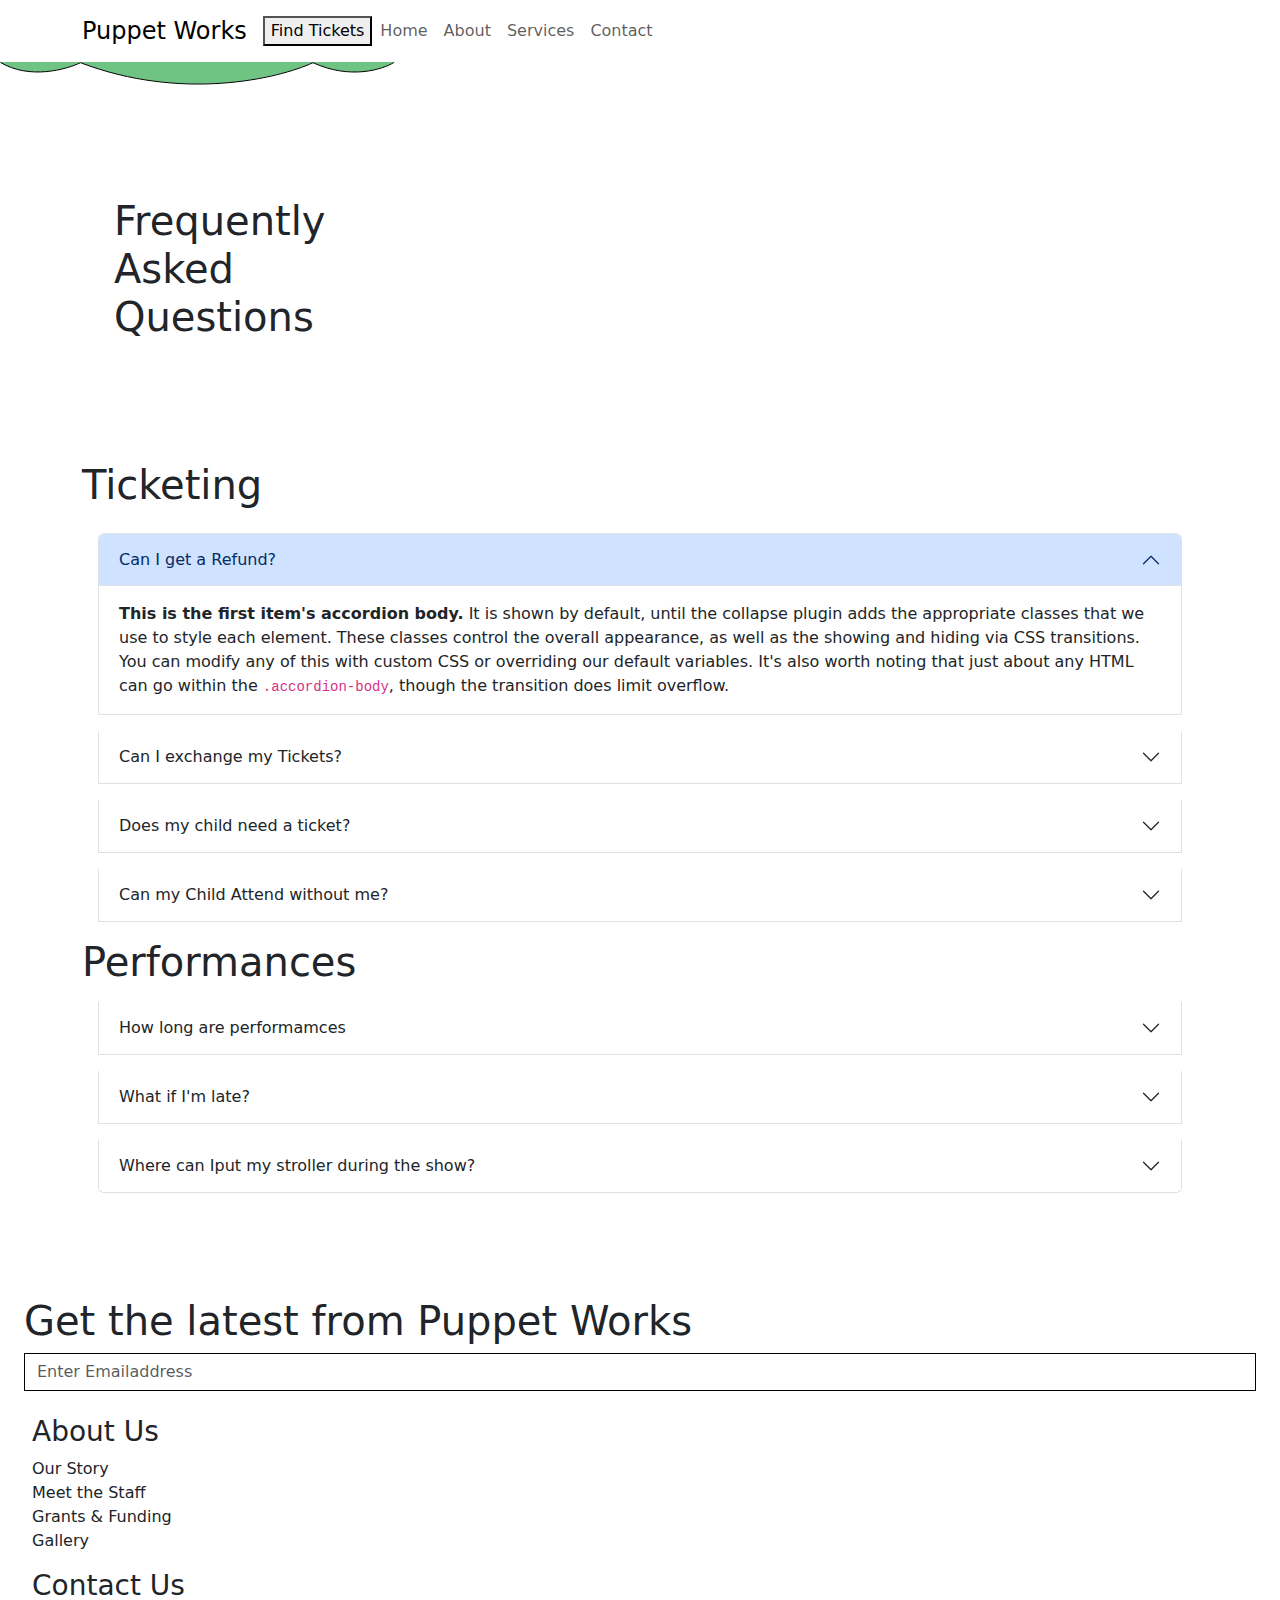
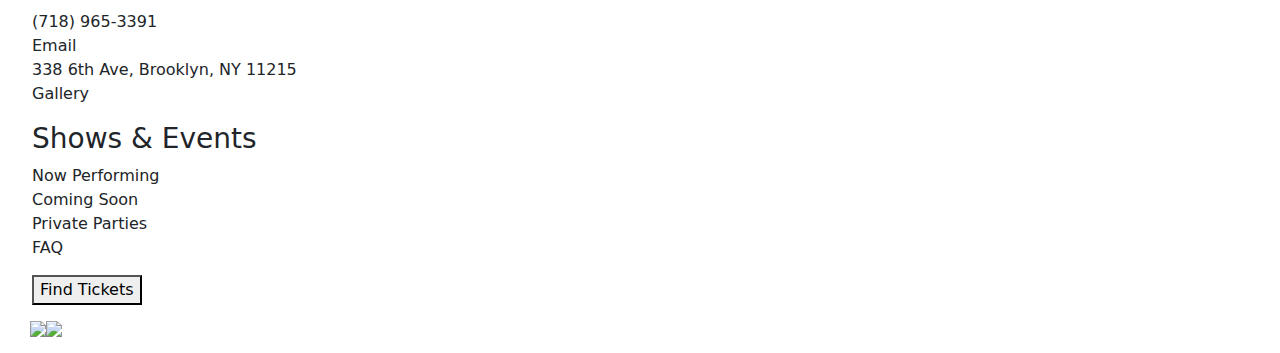
==== faq.html @ 5689782f "First commit" ====
<html lang="en">
<head>
  <meta charset="UTF-8">
  <meta name="viewport" content="width=device-width, initial-scale=1.0">
  <title>Bootstrap Boilerplate</title>
  <!-- Bootstrap CSS CDN link -->
  <link rel="stylesheet" href="https://cdnjs.cloudflare.com/ajax/libs/bootstrap/5.3.0/css/bootstrap.min.css">
  <!-- Fonts -->
  <link rel="preconnect" href="https://fonts.googleapis.com">
  <link rel="preconnect" href="https://fonts.gstatic.com" crossorigin>
  <link href="https://fonts.googleapis.com/css2?family=Darumadrop+One&family=Poppins:wght@300&display=swap" rel="stylesheet">
  <link rel="stylesheet" href="faq.css">
</head>
<body class="custom-bg">
  <!--navgation

 (below) -->
  <nav class="navbar navbar-expand-lg navbar-light puppetnav">
    <div class="container">
      <a class="navbar-brand" style="font-size: 1.5rem;" href="#">Puppet Works
</a>
      <button type="button" class="btn-sm dark">Find Tickets</button>
      <button class="navbar-toggler" type="button" data-bs-toggle="collapse" data-bs-target="#navbarNav" aria-controls="navbarNav" aria-expanded="false" aria-label="Toggle navigation">
        <span class="navbar-toggler-icon"></span>
      </button>
      <div class="collapse navbar-collapse" id="navbarNav">
        <ul class="navbar-nav ml-auto">
          <li class="nav-item">
            <a class="nav-link" href="#">Home</a>
          </li>
          <li class="nav-item">
            <a class="nav-link" href="#">About</a>
          </li>
          <li class="nav-item">
            <a class="nav-link" href="#">Services</a>
          </li>
          <li class="nav-item">
            <a class="nav-link" href="#">Contact</a>
          </li>
        </ul>
      </div>
    </div>
  </nav>
 <!-- This is image for the frill on the navbar (below)

 -->
  <div class="banner">
<svg class="banSvg" width="395" height="23" viewBox="0 0 395 23" fill="none" xmlns="http://www.w3.org/2000/svg">
<path d="M0.742188 0.121826V0.569321C29.2146 17.5518 65.7409 7.64536 80.445 0.569321C181.903 39.2316 277.78 16.6786 313.037 0.569321C349.931 17.5518 382.213 7.64536 393.742 0.569321V0.121826H0.742188Z" fill="#6FC483"/>
<path d="M0.742188 0.121826V0.569329C29.2146 17.5518 65.7833 7.76126 80.4874 0.685224C181.946 39.3475 277.801 16.7987 313.057 0.689394C349.951 17.6719 382.213 7.64536 393.742 0.569329V0.121826" stroke="black"/>
</svg>

      </div>
  <!--"This is where the fun begins!" -Anakin Skywalker

-->
<div class="container">
  <div class="row">
    <div class="col-md-12 col-sm-6 cell" style="padding-top: 7rem; border: 0px solid black; width: 10rem; margin-left: 2rem; padding-bottom: 3rem" >
         <h1>Frequently Asked Questions</h1>
    </div>
    <div class="col-md-12 col-sm-6 cell" style="padding-top: 4rem;">
      </div>
         <h1>Ticketing</h1>
<div class="accordion" id="accordionPanelsStayOpenExample">
  <div class="accordion-item" style="margin: 1rem;">
    <h2 class="accordion-header" id="panelsStayOpen-headingOne">
      <button class="accordion-button" type="button" data-bs-toggle="collapse" data-bs-target="#panelsStayOpen-collapseOne" aria-expanded="true" aria-controls="panelsStayOpen-collapseOne">
        Can I get a Refund?
      </button>
    </h2>
    <div id="panelsStayOpen-collapseOne" class="accordion-collapse collapse show" aria-labelledby="panelsStayOpen-headingOne">
      <div class="accordion-body">
        <strong>This is the first item's accordion body.</strong> It is shown by default, until the collapse plugin adds the appropriate classes that we use to style each element. These classes control the overall appearance, as well as the showing and hiding via CSS transitions. You can modify any of this with custom CSS or overriding our default variables. It's also worth noting that just about any HTML can go within the <code>.accordion-body</code>, though the transition does limit overflow.
    </div>
   </div>
  </div>
  <div class="accordion-item" style="margin: 1rem;">
    <h2 class="accordion-header" id="panelsStayOpen-headingTwo">
      <button class="accordion-button collapsed" type="button" data-bs-toggle="collapse" data-bs-target="#panelsStayOpen-collapseTwo" aria-expanded="false" aria-controls="panelsStayOpen-collapseTwo">
        Can I exchange my Tickets?
      </button>
    </h2>
    <div id="panelsStayOpen-collapseTwo" class="accordion-collapse collapse" aria-labelledby="panelsStayOpen-headingTwo">
      <div class="accordion-body">
        <strong>This is the second item's accordion body.</strong> It is hidden by default, until the collapse plugin adds the appropriate classes that we use to style each element. These classes control the overall appearance, as well as the showing and hiding via CSS transitions. You can modify any of this with custom CSS or overriding our default variables. It's also worth noting that just about any HTML can go within the <code>.accordion-body</code>, though the transition does limit overflow.
      </div>
    </div>
  </div>
  <div class="accordion-item" style="margin: 1rem;">
    <h2 class="accordion-header" id="panelsStayOpen-headingThree">
      <button class="accordion-button collapsed" type="button" data-bs-toggle="collapse" data-bs-target="#panelsStayOpen-collapseThree" aria-expanded="false" aria-controls="panelsStayOpen-collapseThree">
        Does my child need a ticket?
      </button>
    </h2>
    <div id="panelsStayOpen-collapseThree" class="accordion-collapse collapse" aria-labelledby="panelsStayOpen-headingThree">
      <div class="accordion-body">
        <strong>This is the third item's accordion body.</strong> It is hidden by default, until the collapse plugin adds the appropriate classes that we use to style each element. These classes control the overall appearance, as well as the showing and hiding via CSS transitions. You can modify any of this with custom CSS or overriding our default variables. It's also worth noting that just about any HTML can go within the <code>.accordion-body</code>, though the transition does limit overflow.
      </div>
    </div>
  </div>
  <div class="accordion-item" style="margin: 1rem;">
    <h2 class="accordion-header" id="panelsStayOpen-headingFour">
      <button class="accordion-button collapsed" type="button" data-bs-toggle="collapse" data-bs-target="#panelsStayOpen-collapseFour" aria-expanded="false" aria-controls="panelsStayOpen-collapseFour">
        Can my Child Attend without me?
      </button>
    </h2>
    <div id="panelsStayOpen-collapseFour" class="accordion-collapse collapse" aria-labelledby="panelsStayOpen-headingFour">
      <div class="accordion-body">
        <strong>This is the first item's accordion body.</strong> It is shown by default, until the collapse plugin adds the appropriate classes that we use to style each element. These classes control the overall appearance, as well as the showing and hiding via CSS transitions. You can modify any of this with custom CSS or overriding our default variables. It's also worth noting that just about any HTML can go within the <code>.accordion-body</code>, though the transition does limit overflow.
      </div>
    </div>
  </div>
           <h1>Performances</h1>
  <div class="accordion-item" style="margin: 1rem;">
    <h2 class="accordion-header" id="panelsStayOpen-headingFive">
      <button class="accordion-button collapsed" type="button" data-bs-toggle="collapse" data-bs-target="#panelsStayOpen-collapseFive" aria-expanded="false" aria-controls="panelsStayOpen-collapseFive">
        How long are performamces
      </button>
    </h2>
    <div id="panelsStayOpen-collapseFive" class="accordion-collapse collapse" aria-labelledby="panelsStayOpen-headingFive">
      <div class="accordion-body">
        <strong>This is the second item's accordion body.</strong> It is hidden by default, until the collapse plugin adds the appropriate classes that we use to style each element. These classes control the overall appearance, as well as the showing and hiding via CSS transitions. You can modify any of this with custom CSS or overriding our default variables. It's also worth noting that just about any HTML can go within the <code>.accordion-body</code>, though the transition does limit overflow.
      </div>
    </div>
  </div>
  <div class="accordion-item" style="margin: 1rem;">
    <h2 class="accordion-header" id="panelsStayOpen-headingSix">
      <button class="accordion-button collapsed" type="button" data-bs-toggle="collapse" data-bs-target="#panelsStayOpen-collapseSix" aria-expanded="false" aria-controls="panelsStayOpen-collapseSix">
        What if I'm late?
      </button>
    </h2>
    <div id="panelsStayOpen-collapseSix" class="accordion-collapse collapse" aria-labelledby="panelsStayOpen-headingSix">
      <div class="accordion-body">
        <strong>This is the second item's accordion body.</strong> It is hidden by default, until the collapse plugin adds the appropriate classes that we use to style each element. These classes control the overall appearance, as well as the showing and hiding via CSS transitions. You can modify any of this with custom CSS or overriding our default variables. It's also worth noting that just about any HTML can go within the <code>.accordion-body</code>, though the transition does limit overflow.
      </div>
    </div>
  </div>
  <div class="accordion-item" style="margin: 1rem; margin-bottom: 5rem;">
    <h2 class="accordion-header" id="panelsStayOpen-headingSeven">
      <button class="accordion-button collapsed" type="button" data-bs-toggle="collapse" data-bs-target="#panelsStayOpen-collapseSeven" aria-expanded="false" aria-controls="panelsStayOpen-collapseSeven">
        Where can Iput my stroller during the show?
      </button>
    </h2>
    <div id="panelsStayOpen-collapseSeven" class="accordion-collapse collapse" aria-labelledby="panelsStayOpen-headingSeven">
      <div class="accordion-body">
        <strong>This is the second item's accordion body.</strong> It is hidden by default, until the collapse plugin adds the appropriate classes that we use to style each element. These classes control the overall appearance, as well as the showing and hiding via CSS transitions. You can modify any of this with custom CSS or overriding our default variables. It's also worth noting that just about any HTML can go within the <code>.accordion-body</code>, though the transition does limit overflow.
      </div>
    </div>
  </div>
  <!--
  <div class="accordion-item" style="margin: .5rem;">
    <h2 class="accordion-header" id="panelsStayOpen-headingEight">
      <button class="accordion-button collapsed" type="button" data-bs-toggle="collapse" data-bs-target="#panelsStayOpen-collapseEight" aria-expanded="false" aria-controls="panelsStayOpen-collapseSeven">
        Accordion Item #8
      </button>
    </h2>
    <div id="panelsStayOpen-collapseEight" class="accordion-collapse collapse" aria-labelledby="panelsStayOpen-headingEight">
      <div class="accordion-body">
        <strong>This is the second item's accordion body.</strong> It is hidden by default, until the collapse plugin adds the appropriate classes that we use to style each element. These classes control the overall appearance, as well as the showing and hiding via CSS transitions. You can modify any of this with custom CSS or overriding our default variables. It's also worth noting that just about any HTML can go within the <code>.accordion-body</code>, though the transition does limit overflow.
      </div>
    </div>
  </div>
  <div class="accordion-item" style="margin: .5rem;">
    <h2 class="accordion-header" id="panelsStayOpen-headingNine">
      <button class="accordion-button collapsed" type="button" data-bs-toggle="collapse" data-bs-target="#panelsStayOpen-collapseNine" aria-expanded="false" aria-controls="panelsStayOpen-collapseNine">
        Accordion Item #9
      </button>
    </h2>
    <div id="panelsStayOpen-collapseNine" class="accordion-collapse collapse" aria-labelledby="panelsStayOpen-headingNine">
      <div class="accordion-body">
        <strong>This is the second item's accordion body.</strong> It is hidden by default, until the collapse plugin adds the appropriate classes that we use to style each element. These classes control the overall appearance, as well as the showing and hiding via CSS transitions. You can modify any of this with custom CSS or overriding our default variables. It's also worth noting that just about any HTML can go within the <code>.accordion-body</code>, though the transition does limit overflow.
      </div>
    </div>
  </div>
-->
</div>
   </div>
      </div>
    </div>
  </div>
</div>

  <!-- END OF BODY 
-->
  <script src="https://cdnjs.cloudflare.com/ajax/libs/bootstrap/5.3.0/js/bootstrap.bundle.min.js"></script>
</body>
  <footer>
    <div class="footzy" style="padding: 1.5rem;">
  <h1>Get the latest from Puppet Works</h1>
        <div class="form-group">
    <input type="email" class="form-control" id="exampleFormControlInput1" placeholder="Enter Emailaddress" style="border: 1px solid black; border-radius: 0px;">
  </div>
    </div>
    <div class="feet">
    <div class="leftFoot">
<ul style="list-style-type: none;">
  <li><h3> About Us</h3></li>
  <li>Our Story</li>
  <li>Meet the Staff</li>
  <li> Grants & Funding</li>
  <li>Gallery</li>
</ul>
 <ul style="list-style-type: none;" class="footlist">
  <li><h3> Contact Us</h3></li>
  <li>(718) 965-3391</li>
  <li>Email</li>
  <li>338 6th Ave, Brooklyn, NY 11215</li>
  <li>Gallery</li>
</ul>
    </div>
    <div class="rightFoot">
      <ul style="list-style-type: none;">
  <li><h3>Shows & Events</h3></li>
  <li>Now Performing</li>
  <li>Coming Soon</li>
  <li>Private Parties</li>
  <li>FAQ</li>
  <li style="margin-top: 15px"><button type="button" class="btn-sm dark">Find Tickets</button> </li>     
</ul>
    <p style="padding-left: 30px;"><img src="https://tinypic.host/images/2023/06/02/facebook.png"><img src="https://tinypic.host/images/2023/06/02/youtube.png"></p>
    </div>
  </div>
</footer>
</html>
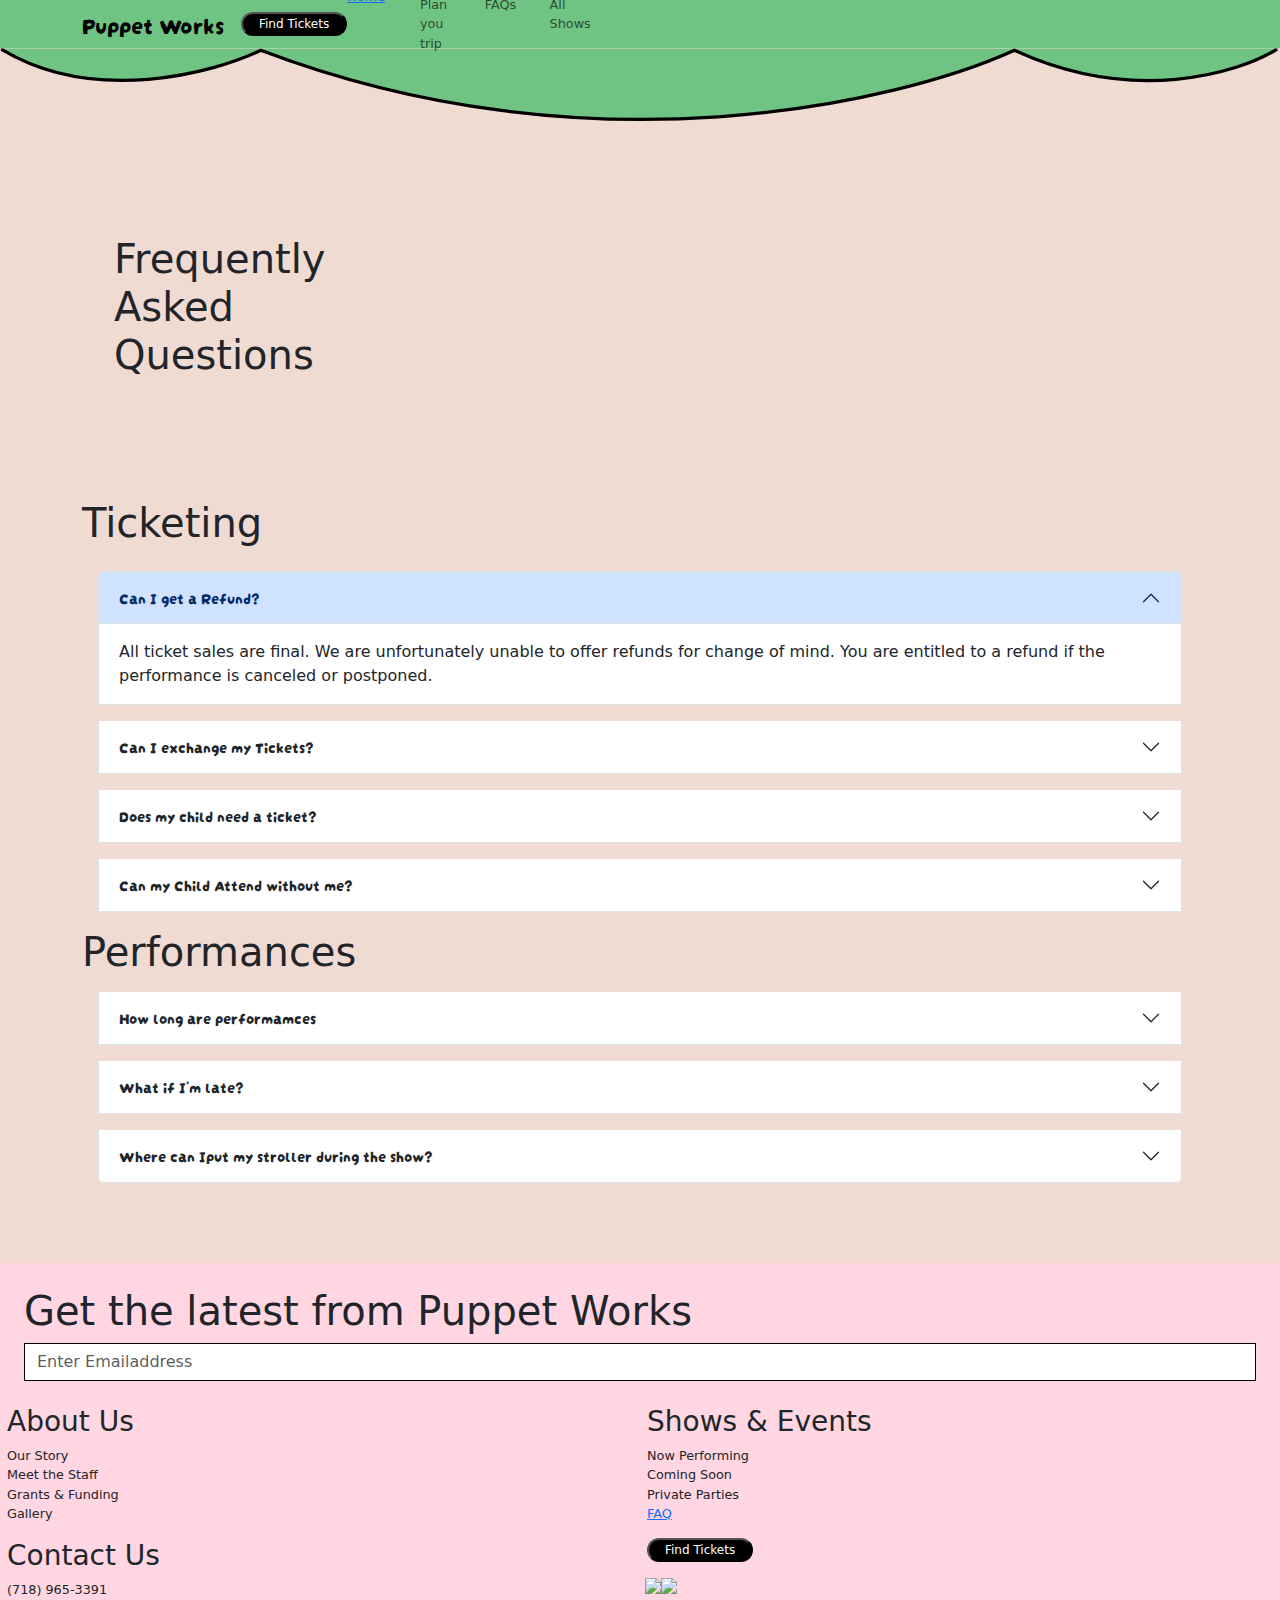
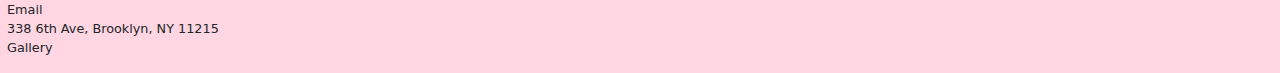
==== commit 088b1b26: "New commit. No borders" ====
--- a/faq.html
+++ b/faq.html
@@ -18,25 +18,26 @@
  (below) -->
   <nav class="navbar navbar-expand-lg navbar-light puppetnav">
     <div class="container">
-      <a class="navbar-brand" style="font-size: 1.5rem;" href="#">Puppet Works
+      <a class="navbar-brand" style="font-size: 1.5rem;" href="index.html">Puppet Works
 </a>
-      <button type="button" class="btn-sm dark">Find Tickets</button>
+<a href="shows.html"><button type="button" class="btn-sm dark">Find Tickets</button></a>
       <button class="navbar-toggler" type="button" data-bs-toggle="collapse" data-bs-target="#navbarNav" aria-controls="navbarNav" aria-expanded="false" aria-label="Toggle navigation">
         <span class="navbar-toggler-icon"></span>
       </button>
       <div class="collapse navbar-collapse" id="navbarNav">
         <ul class="navbar-nav ml-auto">
           <li class="nav-item">
-            <a class="nav-link" href="#">Home</a>
-          </li>
-          <li class="nav-item">
-            <a class="nav-link" href="#">About</a>
-          </li>
-          <li class="nav-item">
-            <a class="nav-link" href="#">Services</a>
-          </li>
-          <li class="nav-item">
-            <a class="nav-link" href="#">Contact</a>
+            <a href="index.html">Home</a>
+
+          </li>
+          <li class="nav-item">
+            <a class="nav-link" href="plan.html">Plan you trip</a>
+          </li>
+          <li class="nav-item">
+            <a class="nav-link" href="faq.html">FAQs</a>
+          </li>
+          <li class="nav-item">
+            <a class="nav-link" href="show.html">All Shows</a>
           </li>
         </ul>
       </div>
@@ -72,8 +73,7 @@
     </h2>
     <div id="panelsStayOpen-collapseOne" class="accordion-collapse collapse show" aria-labelledby="panelsStayOpen-headingOne">
       <div class="accordion-body">
-        <strong>This is the first item's accordion body.</strong> It is shown by default, until the collapse plugin adds the appropriate classes that we use to style each element. These classes control the overall appearance, as well as the showing and hiding via CSS transitions. You can modify any of this with custom CSS or overriding our default variables. It's also worth noting that just about any HTML can go within the <code>.accordion-body</code>, though the transition does limit overflow.
-    </div>
+        All ticket sales are final. We are unfortunately unable to offer refunds for change of mind. You are entitled to a refund if the performance is canceled or postponed.    </div>
    </div>
   </div>
   <div class="accordion-item" style="margin: 1rem;">
@@ -84,8 +84,7 @@
     </h2>
     <div id="panelsStayOpen-collapseTwo" class="accordion-collapse collapse" aria-labelledby="panelsStayOpen-headingTwo">
       <div class="accordion-body">
-        <strong>This is the second item's accordion body.</strong> It is hidden by default, until the collapse plugin adds the appropriate classes that we use to style each element. These classes control the overall appearance, as well as the showing and hiding via CSS transitions. You can modify any of this with custom CSS or overriding our default variables. It's also worth noting that just about any HTML can go within the <code>.accordion-body</code>, though the transition does limit overflow.
-      </div>
+        You can exchange your tickets to a different performance of the same show for a fee of $5. Ticket changes are subject to availability.      </div>
     </div>
   </div>
   <div class="accordion-item" style="margin: 1rem;">
@@ -96,8 +95,7 @@
     </h2>
     <div id="panelsStayOpen-collapseThree" class="accordion-collapse collapse" aria-labelledby="panelsStayOpen-headingThree">
       <div class="accordion-body">
-        <strong>This is the third item's accordion body.</strong> It is hidden by default, until the collapse plugin adds the appropriate classes that we use to style each element. These classes control the overall appearance, as well as the showing and hiding via CSS transitions. You can modify any of this with custom CSS or overriding our default variables. It's also worth noting that just about any HTML can go within the <code>.accordion-body</code>, though the transition does limit overflow.
-      </div>
+        Children under 2 years are free of charge (unless the event is specifically for children under 2 years of age) and must remain seated in carer’s lap for the duration of the performance.      </div>
     </div>
   </div>
   <div class="accordion-item" style="margin: 1rem;">
@@ -108,8 +106,7 @@
     </h2>
     <div id="panelsStayOpen-collapseFour" class="accordion-collapse collapse" aria-labelledby="panelsStayOpen-headingFour">
       <div class="accordion-body">
-        <strong>This is the first item's accordion body.</strong> It is shown by default, until the collapse plugin adds the appropriate classes that we use to style each element. These classes control the overall appearance, as well as the showing and hiding via CSS transitions. You can modify any of this with custom CSS or overriding our default variables. It's also worth noting that just about any HTML can go within the <code>.accordion-body</code>, though the transition does limit overflow.
-      </div>
+        All children below 12 years must be accompanied by a parent or guardian into the theater. We welcome independent theatre going and children over 12 years can attend the performances unaccompanied, however, the venue cannot take responsibilty for their safety.      </div>
     </div>
   </div>
            <h1>Performances</h1>
@@ -121,8 +118,7 @@
     </h2>
     <div id="panelsStayOpen-collapseFive" class="accordion-collapse collapse" aria-labelledby="panelsStayOpen-headingFive">
       <div class="accordion-body">
-        <strong>This is the second item's accordion body.</strong> It is hidden by default, until the collapse plugin adds the appropriate classes that we use to style each element. These classes control the overall appearance, as well as the showing and hiding via CSS transitions. You can modify any of this with custom CSS or overriding our default variables. It's also worth noting that just about any HTML can go within the <code>.accordion-body</code>, though the transition does limit overflow.
-      </div>
+        Please see individual show descriptions for show running times.      </div>
     </div>
   </div>
   <div class="accordion-item" style="margin: 1rem;">
@@ -133,8 +129,7 @@
     </h2>
     <div id="panelsStayOpen-collapseSix" class="accordion-collapse collapse" aria-labelledby="panelsStayOpen-headingSix">
       <div class="accordion-body">
-        <strong>This is the second item's accordion body.</strong> It is hidden by default, until the collapse plugin adds the appropriate classes that we use to style each element. These classes control the overall appearance, as well as the showing and hiding via CSS transitions. You can modify any of this with custom CSS or overriding our default variables. It's also worth noting that just about any HTML can go within the <code>.accordion-body</code>, though the transition does limit overflow.
-      </div>
+        Stroller parking is located inside the foyer and outside the theater. Strollers are not permitted inside the theater. Valuables should not be left in the stroller when unattended.      </div>
     </div>
   </div>
   <div class="accordion-item" style="margin: 1rem; margin-bottom: 5rem;">
@@ -145,8 +140,7 @@
     </h2>
     <div id="panelsStayOpen-collapseSeven" class="accordion-collapse collapse" aria-labelledby="panelsStayOpen-headingSeven">
       <div class="accordion-body">
-        <strong>This is the second item's accordion body.</strong> It is hidden by default, until the collapse plugin adds the appropriate classes that we use to style each element. These classes control the overall appearance, as well as the showing and hiding via CSS transitions. You can modify any of this with custom CSS or overriding our default variables. It's also worth noting that just about any HTML can go within the <code>.accordion-body</code>, though the transition does limit overflow.
-      </div>
+        Stroller parking is located inside the foyer and outside the theater. Strollers are not permitted inside the theater. Valuables should not be left in the stroller when unattended.      </div>
     </div>
   </div>
   <!--
@@ -186,11 +180,11 @@
 -->
   <script src="https://cdnjs.cloudflare.com/ajax/libs/bootstrap/5.3.0/js/bootstrap.bundle.min.js"></script>
 </body>
-  <footer>
+<footer>
     <div class="footzy" style="padding: 1.5rem;">
   <h1>Get the latest from Puppet Works</h1>
         <div class="form-group">
-    <input type="email" class="form-control" id="exampleFormControlInput1" placeholder="Enter Emailaddress" style="border: 1px solid black; border-radius: 0px;">
+    <input type="email" class="form-control" id="exampleFormControlInput1" placeholder="Enter Emailaddress" style= "border: 1px solid black; border-radius: 0px;">
   </div>
     </div>
     <div class="feet">
@@ -216,8 +210,8 @@
   <li>Now Performing</li>
   <li>Coming Soon</li>
   <li>Private Parties</li>
-  <li>FAQ</li>
-  <li style="margin-top: 15px"><button type="button" class="btn-sm dark">Find Tickets</button> </li>     
+  <a href="faq.html"><li>FAQ</li></a>
+  <li style="margin-top: 15px"><a href="shows.html"><button type="button" class="btn-sm dark">Find Tickets</button></a></li>     
 </ul>
     <p style="padding-left: 30px;"><img src="https://tinypic.host/images/2023/06/02/facebook.png"><img src="https://tinypic.host/images/2023/06/02/youtube.png"></p>
     </div>
--- a/faq.css
+++ b/faq.css
@@ -0,0 +1,107 @@
+body {
+
+    width: 100%;
+  }
+  .custom-bg {
+    background-color: #F0DBD3;
+  }
+  
+  .banSvg {
+    display: flex;
+    width: 100%;
+    height: 100%;
+  }
+  
+  .banner {
+    display: flex;
+    border: 0px solid blue;
+    background-color: none;
+    width: 100%;
+    margin: 0;
+  }
+  
+  .puppetnav {
+     background-color: #6FC483;
+     margin: 0px;
+     padding: 0px;
+     height: 3rem;
+  }
+  .cell {
+    border: solid red 0px;
+    height: auto;
+  }
+  
+  .dark {
+    background-color: black;
+    border-radius: 15px;
+    color: white;
+    font-size: 0.75rem;
+    padding-right: 1rem;
+    padding-left: 1rem;
+  }
+  
+  .wel {
+    border: 1px solid blue;
+    display: flex;
+    flex-direction: column;
+    width: 100%;
+    height: auto;
+  }
+  
+  .navbar-brand {
+    font-family: Darumadrop One;
+    font-size: 5rem;
+  }
+  
+  h2 {
+    font-family: Darumadrop One;
+  
+  }
+  
+  .card {
+    margin-bottom: 1rem;
+  }
+  footer {
+    background-color: #FFD6E1;
+  }
+  
+  .footzy {
+    border: 0px solid black;
+    display: flex;
+    flex-direction: column;
+    justify-content: center;
+    width: 100%;
+    height: auto;
+  }
+  
+  .footer {
+    border: 0px solid black;
+    padding: 0rem;
+  }
+  
+  .leftFoot {
+    display: flex;
+    flex-direction: column;
+    border: 0px solid black;
+    width: 50%;
+    transform: translateX(-25px);
+  }
+  .rightFoot {
+    display: flex;
+    flex-direction: column;
+    border: 0px solid black;
+    width: 50%;
+    transform: translateX(-25px);
+  }
+  .feet {
+    border: 0px solid green;
+    display: flex;
+    flex-direction: row;
+    width: 100%;
+  }
+  li{
+    border: 0px solid black;
+    width: 100%;
+    font-size: .8rem;
+  }
+  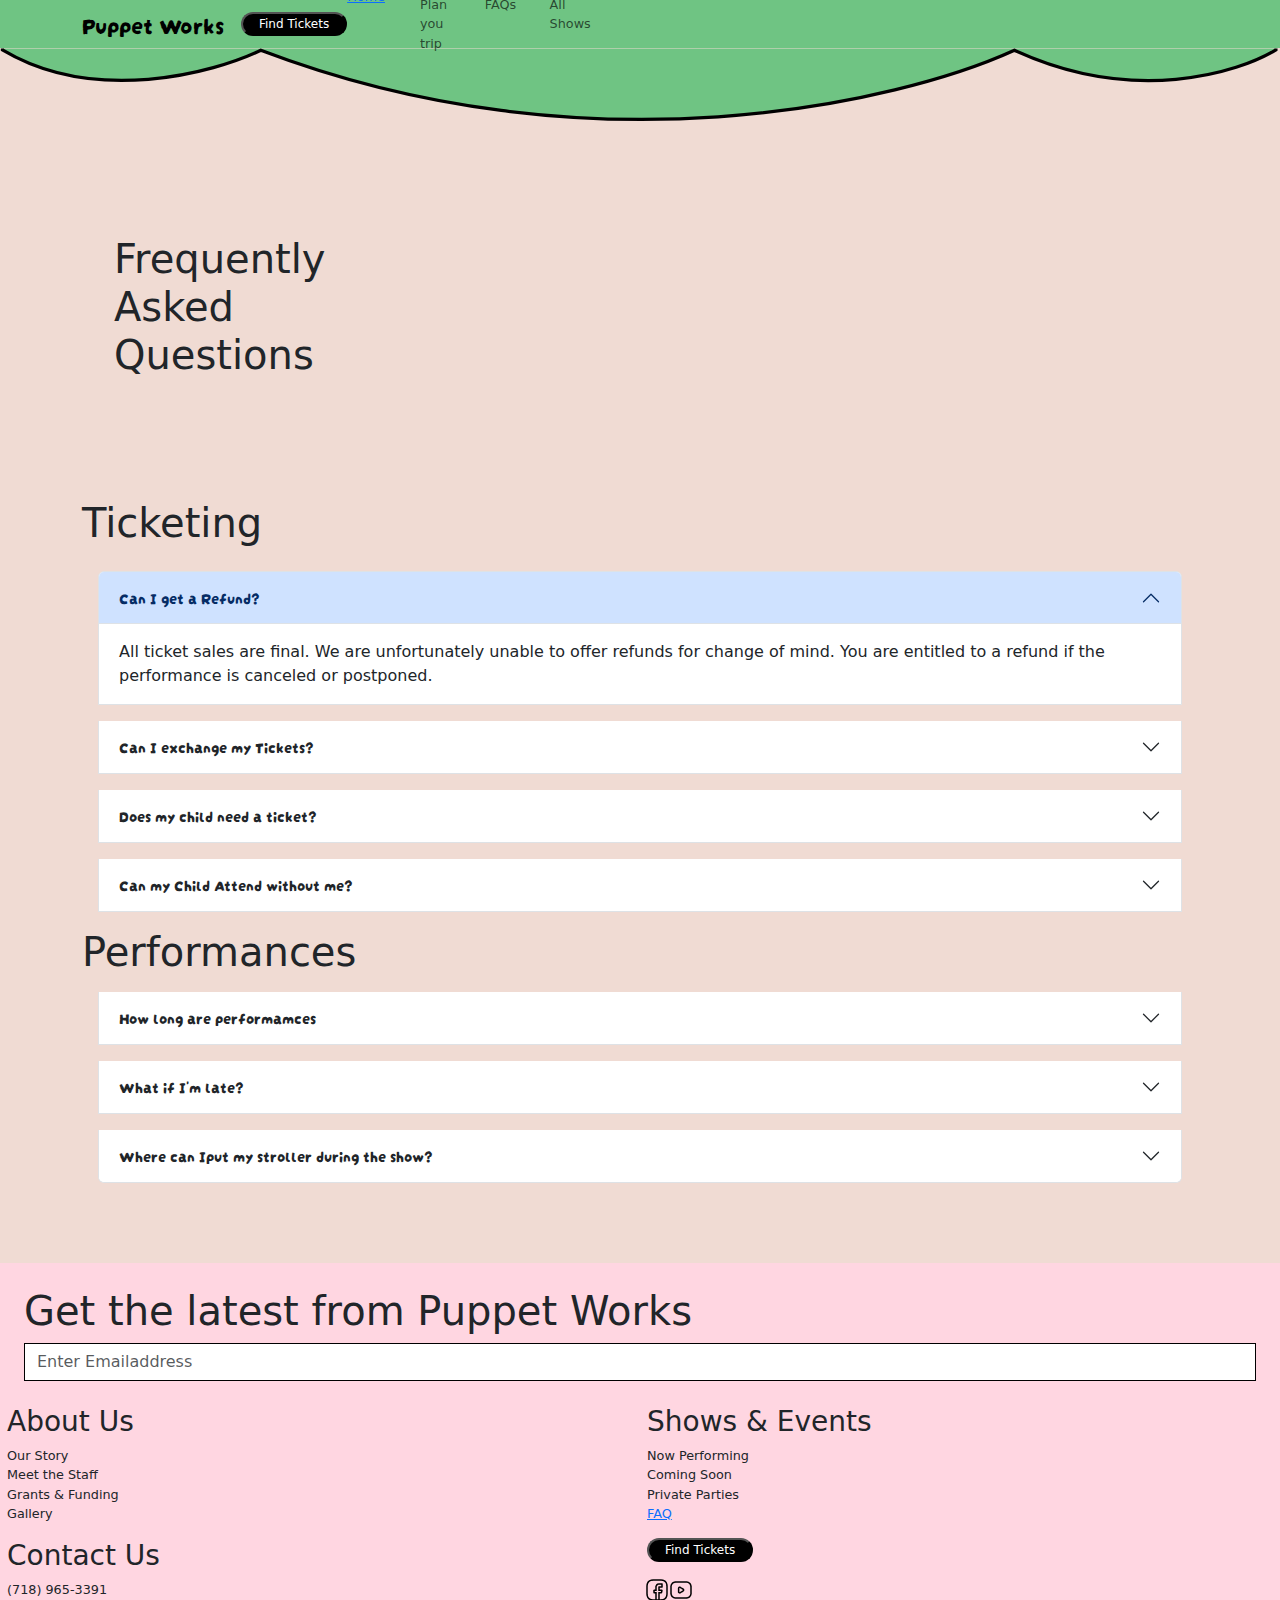
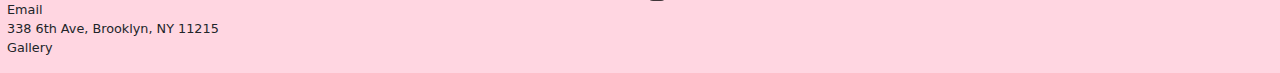
==== commit ecc9cd75: "Final Commit" ====
--- a/faq.html
+++ b/faq.html
@@ -213,7 +213,7 @@
   <a href="faq.html"><li>FAQ</li></a>
   <li style="margin-top: 15px"><a href="shows.html"><button type="button" class="btn-sm dark">Find Tickets</button></a></li>     
 </ul>
-    <p style="padding-left: 30px;"><img src="https://tinypic.host/images/2023/06/02/facebook.png"><img src="https://tinypic.host/images/2023/06/02/youtube.png"></p>
+    <p style="padding-left: 30px;"><img src="images/facebook.png"><img src="images/youtube.png"></p>
     </div>
   </div>
 </footer>
